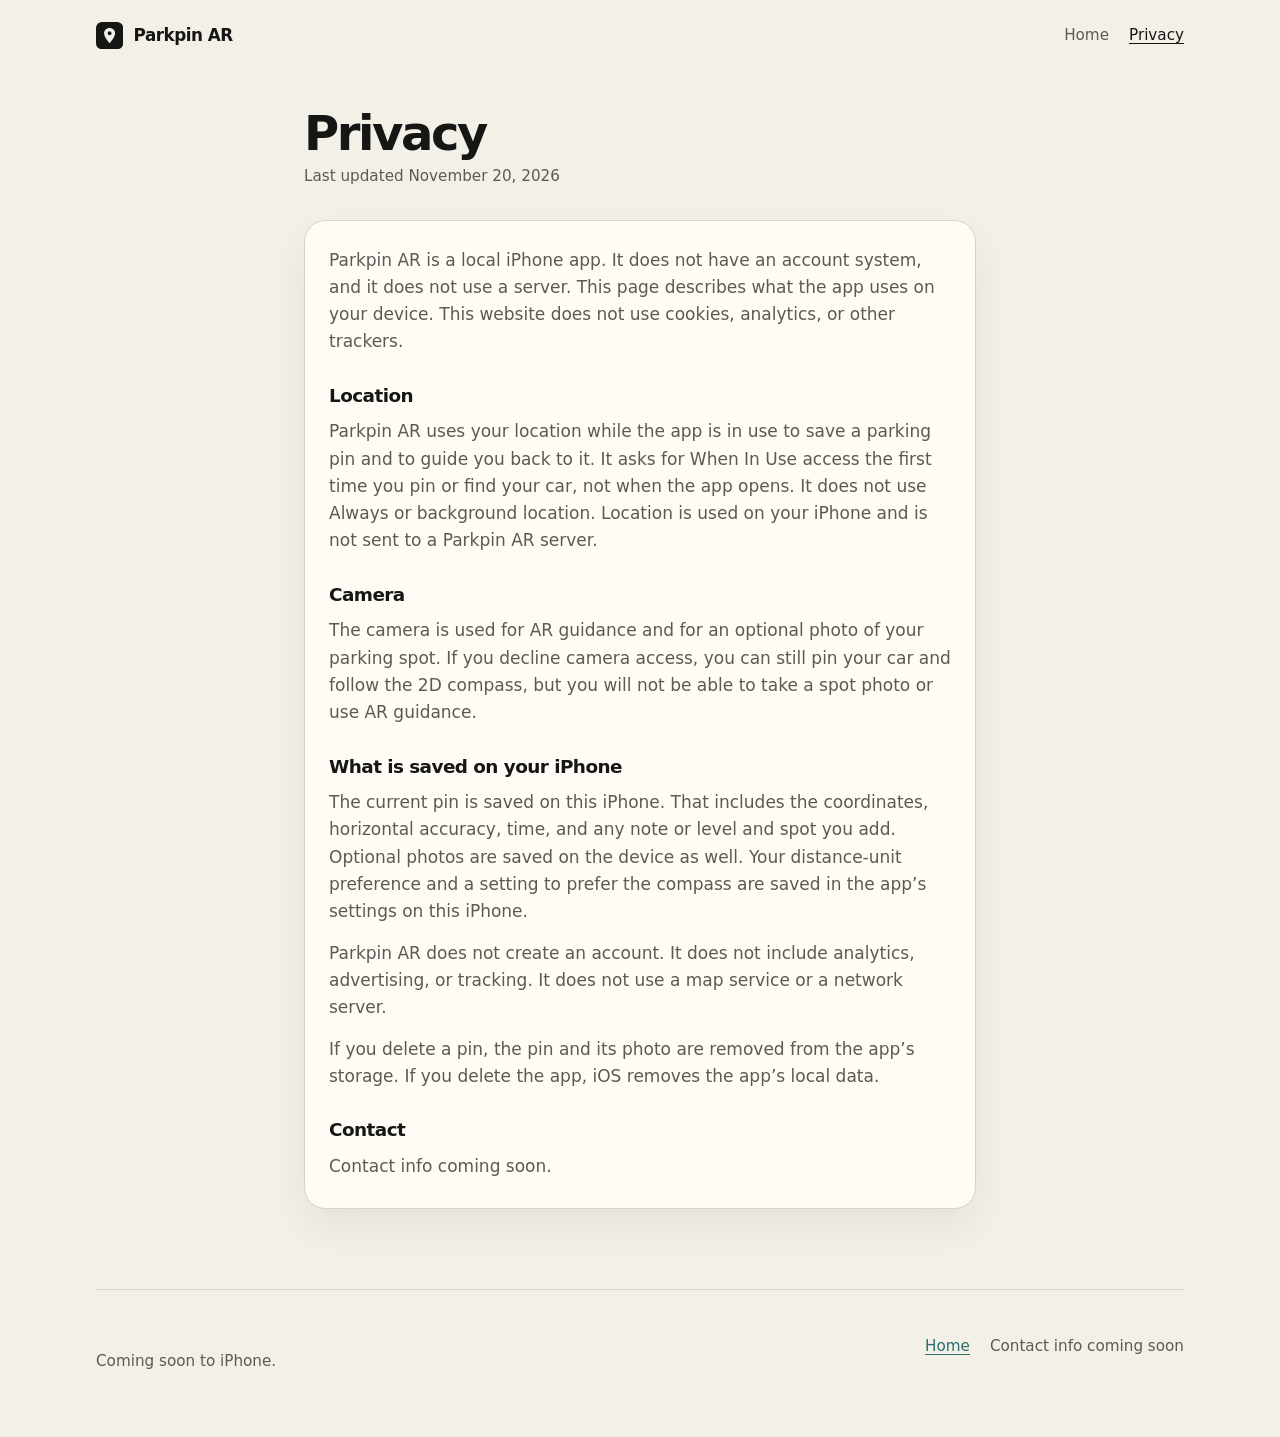
==== privacy.html @ 18c32d54 "Add Parkpin AR outline website. Co-authored-by: Erd <erdunn706@gmail.com>" ====
<!DOCTYPE html>
<html lang="en">
<head>
  <meta charset="utf-8">
  <meta name="viewport" content="width=device-width, initial-scale=1">
  <meta name="description" content="Privacy information for Parkpin AR. Location and camera are used on your iPhone. Pins are saved on the device. There is no account and no analytics.">
  <meta name="theme-color" content="#f3f0e8" media="(prefers-color-scheme: light)">
  <meta name="theme-color" content="#101211" media="(prefers-color-scheme: dark)">
  <title>Privacy — Parkpin AR</title>
  <link rel="icon" href="favicon.svg" type="image/svg+xml">
  <link rel="stylesheet" href="styles.css">
</head>
<body>
  <header class="site-header">
    <a class="wordmark" href="index.html">
      <svg class="mark" viewBox="0 0 64 64" aria-hidden="true">
        <rect width="64" height="64" rx="14" fill="currentColor"/>
        <path d="M32 14c-7.2 0-13 5.6-13 12.7 0 9.4 13 23.3 13 23.3s13-13.9 13-23.3C45 19.6 39.2 14 32 14zm0 17.4a4.7 4.7 0 1 1 0-9.4 4.7 4.7 0 0 1 0 9.4z" fill="var(--bg)"/>
      </svg>
      Parkpin AR
    </a>
    <nav class="nav" aria-label="Primary">
      <a href="index.html">Home</a>
      <a href="privacy.html" aria-current="page">Privacy</a>
    </nav>
  </header>

  <main class="page wrap">
    <h1>Privacy</h1>
    <p class="updated">Last updated November 20, 2026</p>

    <article class="prose">
      <p>Parkpin AR is a local iPhone app. It does not have an account system, and it does not use a server. This page describes what the app uses on your device. This website does not use cookies, analytics, or other trackers.</p>

      <h2>Location</h2>
      <p>Parkpin AR uses your location while the app is in use to save a parking pin and to guide you back to it. It asks for When In Use access the first time you pin or find your car, not when the app opens. It does not use Always or background location. Location is used on your iPhone and is not sent to a Parkpin AR server.</p>

      <h2>Camera</h2>
      <p>The camera is used for AR guidance and for an optional photo of your parking spot. If you decline camera access, you can still pin your car and follow the 2D compass, but you will not be able to take a spot photo or use AR guidance.</p>

      <h2>What is saved on your iPhone</h2>
      <p>The current pin is saved on this iPhone. That includes the coordinates, horizontal accuracy, time, and any note or level and spot you add. Optional photos are saved on the device as well. Your distance-unit preference and a setting to prefer the compass are saved in the app’s settings on this iPhone.</p>
      <p>Parkpin AR does not create an account. It does not include analytics, advertising, or tracking. It does not use a map service or a network server.</p>
      <p>If you delete a pin, the pin and its photo are removed from the app’s storage. If you delete the app, iOS removes the app’s local data.</p>

      <h2>Contact</h2>
      <p>Contact info coming soon.</p>
    </article>
  </main>

  <footer class="site-footer">
    <p>Coming soon to iPhone.</p>
    <div class="footer-links">
      <a href="index.html">Home</a>
      <span>Contact info coming soon</span>
    </div>
  </footer>
</body>
</html>
---- styles.css ----
:root {
  color-scheme: light dark;
  --bg: #f3f0e8;
  --bg-elevated: #fffcf6;
  --ink: #161715;
  --muted: #5c5a54;
  --line: #d8d3c6;
  --accent: #2c6f6c;
  --accent-soft: #e4efed;
  --accent-ink: #f7fffe;
  --shadow: 0 18px 40px rgba(22, 23, 21, 0.06);
  --radius: 1.35rem;
  --max: 42rem;
  --font: ui-sans-serif, system-ui, -apple-system, BlinkMacSystemFont, "Segoe UI", sans-serif;
}

@media (prefers-color-scheme: dark) {
  :root {
    --bg: #101211;
    --bg-elevated: #1a1d1c;
    --ink: #eeebe4;
    --muted: #a9a69d;
    --line: #2c312f;
    --accent: #79c4bf;
    --accent-soft: #1c2a29;
    --accent-ink: #0c1211;
    --shadow: 0 18px 40px rgba(0, 0, 0, 0.35);
  }
}

* {
  box-sizing: border-box;
}

html {
  scroll-behavior: smooth;
}

body {
  margin: 0;
  font-family: var(--font);
  background: var(--bg);
  color: var(--ink);
  line-height: 1.6;
  font-size: 1.0625rem;
  -webkit-font-smoothing: antialiased;
  text-rendering: optimizeLegibility;
}

a {
  color: var(--accent);
  text-decoration-thickness: 1px;
  text-underline-offset: 0.18em;
}

a:hover {
  text-decoration-thickness: 2px;
}

:focus-visible {
  outline: 2px solid var(--accent);
  outline-offset: 3px;
}

.wrap {
  width: min(calc(100% - 2.5rem), 68rem);
  margin-inline: auto;
}

.site-header,
.site-footer {
  width: min(calc(100% - 2.5rem), 68rem);
  margin-inline: auto;
}

.site-header {
  display: flex;
  align-items: center;
  justify-content: space-between;
  gap: 1rem;
  padding: 1.35rem 0;
}

.wordmark {
  display: inline-flex;
  align-items: center;
  gap: 0.65rem;
  color: inherit;
  text-decoration: none;
  font-weight: 650;
  letter-spacing: -0.03em;
  font-size: 1.05rem;
}

.wordmark:hover {
  text-decoration: none;
  color: var(--accent);
}

.mark {
  width: 1.7rem;
  height: 1.7rem;
  flex: 0 0 auto;
}

.nav {
  display: flex;
  gap: 1.25rem;
  font-size: 0.95rem;
}

.nav a {
  color: var(--muted);
  text-decoration: none;
}

.nav a:hover,
.nav a[aria-current="page"] {
  color: var(--ink);
  text-decoration: underline;
}

.hero {
  padding: 4.5rem 0 3.25rem;
  display: grid;
  grid-template-columns: auto 1fr;
  gap: 2.5rem;
  align-items: end;
}

.hero-copy {
  max-width: 34rem;
}

.eyebrow {
  display: inline-block;
  margin: 0 0 0.9rem;
  padding: 0.28rem 0.7rem;
  border-radius: 999px;
  background: var(--accent-soft);
  color: var(--accent);
  font-size: 0.8rem;
  font-weight: 600;
  letter-spacing: 0.04em;
  text-transform: uppercase;
}

h1 {
  margin: 0 0 0.85rem;
  font-size: clamp(2.4rem, 6vw, 4.15rem);
  line-height: 0.98;
  letter-spacing: -0.05em;
  font-weight: 650;
}

.lede {
  margin: 0 0 1.5rem;
  color: var(--muted);
  font-size: 1.15rem;
  max-width: 32rem;
}

.soon {
  display: inline-block;
  margin: 0;
  font-weight: 600;
  letter-spacing: -0.02em;
}

.hero-art {
  justify-self: end;
  width: min(100%, 16rem);
}

.hero-art svg,
.mark {
  display: block;
}

section {
  padding: 2.75rem 0;
}

.section-title {
  margin: 0 0 1.5rem;
  font-size: 0.8rem;
  font-weight: 650;
  letter-spacing: 0.08em;
  text-transform: uppercase;
  color: var(--muted);
}

.steps {
  list-style: none;
  margin: 0;
  padding: 0;
  display: grid;
  gap: 1rem;
  grid-template-columns: repeat(3, 1fr);
}

.step,
.feature,
.privacy-preview,
.prose {
  background: var(--bg-elevated);
  border: 1px solid var(--line);
  border-radius: var(--radius);
  box-shadow: var(--shadow);
}

.step,
.feature,
.privacy-preview {
  padding: 1.35rem 1.4rem 1.45rem;
}

.step h2,
.feature h2,
.privacy-preview h2 {
  margin: 0 0 0.45rem;
  font-size: 1.15rem;
  letter-spacing: -0.03em;
}

.n {
  display: block;
  margin-bottom: 0.85rem;
  font-size: 0.75rem;
  font-weight: 650;
  letter-spacing: 0.08em;
  text-transform: uppercase;
  color: var(--accent);
}

.step p,
.feature p,
.privacy-preview p {
  margin: 0;
  color: var(--muted);
}

.features {
  display: grid;
  grid-template-columns: repeat(2, 1fr);
  gap: 1rem;
}

.privacy-preview {
  display: grid;
  gap: 0.75rem;
}

.site-footer {
  display: flex;
  flex-wrap: wrap;
  gap: 0.75rem 1.5rem;
  justify-content: space-between;
  padding: 2.75rem 0 3rem;
  color: var(--muted);
  font-size: 0.95rem;
  border-top: 1px solid var(--line);
  margin-top: 1rem;
}

.footer-links {
  display: flex;
  flex-wrap: wrap;
  gap: 0.85rem 1.25rem;
}

.page {
  padding: 2.5rem 0 4rem;
  max-width: var(--max);
}

.page h1 {
  font-size: clamp(2rem, 5vw, 3rem);
  margin-bottom: 0.4rem;
}

.updated {
  margin: 0 0 2rem;
  color: var(--muted);
  font-size: 0.95rem;
}

.prose {
  padding: 1.6rem 1.5rem 1.75rem;
}

.prose h2 {
  margin: 1.6rem 0 0.5rem;
  font-size: 1.15rem;
  letter-spacing: -0.03em;
}

.prose h2:first-child {
  margin-top: 0;
}

.prose p,
.prose ul {
  margin: 0 0 0.9rem;
  color: var(--muted);
}

.prose ul {
  padding-left: 1.15rem;
}

.prose p:last-child,
.prose ul:last-child {
  margin-bottom: 0;
}

@media (max-width: 800px) {
  .hero {
    grid-template-columns: 1fr;
    padding-top: 2.5rem;
    gap: 1.75rem;
  }

  .hero-art {
    justify-self: start;
    width: 10.5rem;
    order: -1;
  }

  .steps,
  .features {
    grid-template-columns: 1fr;
  }
}

@media (max-width: 520px) {
  .wrap,
  .site-header,
  .site-footer {
    width: min(calc(100% - 1.75rem), 68rem);
  }

  body {
    font-size: 1rem;
  }

  .site-header {
    padding: 1.1rem 0;
  }
}

@media (prefers-reduced-motion: reduce) {
  html {
    scroll-behavior: auto;
  }
}
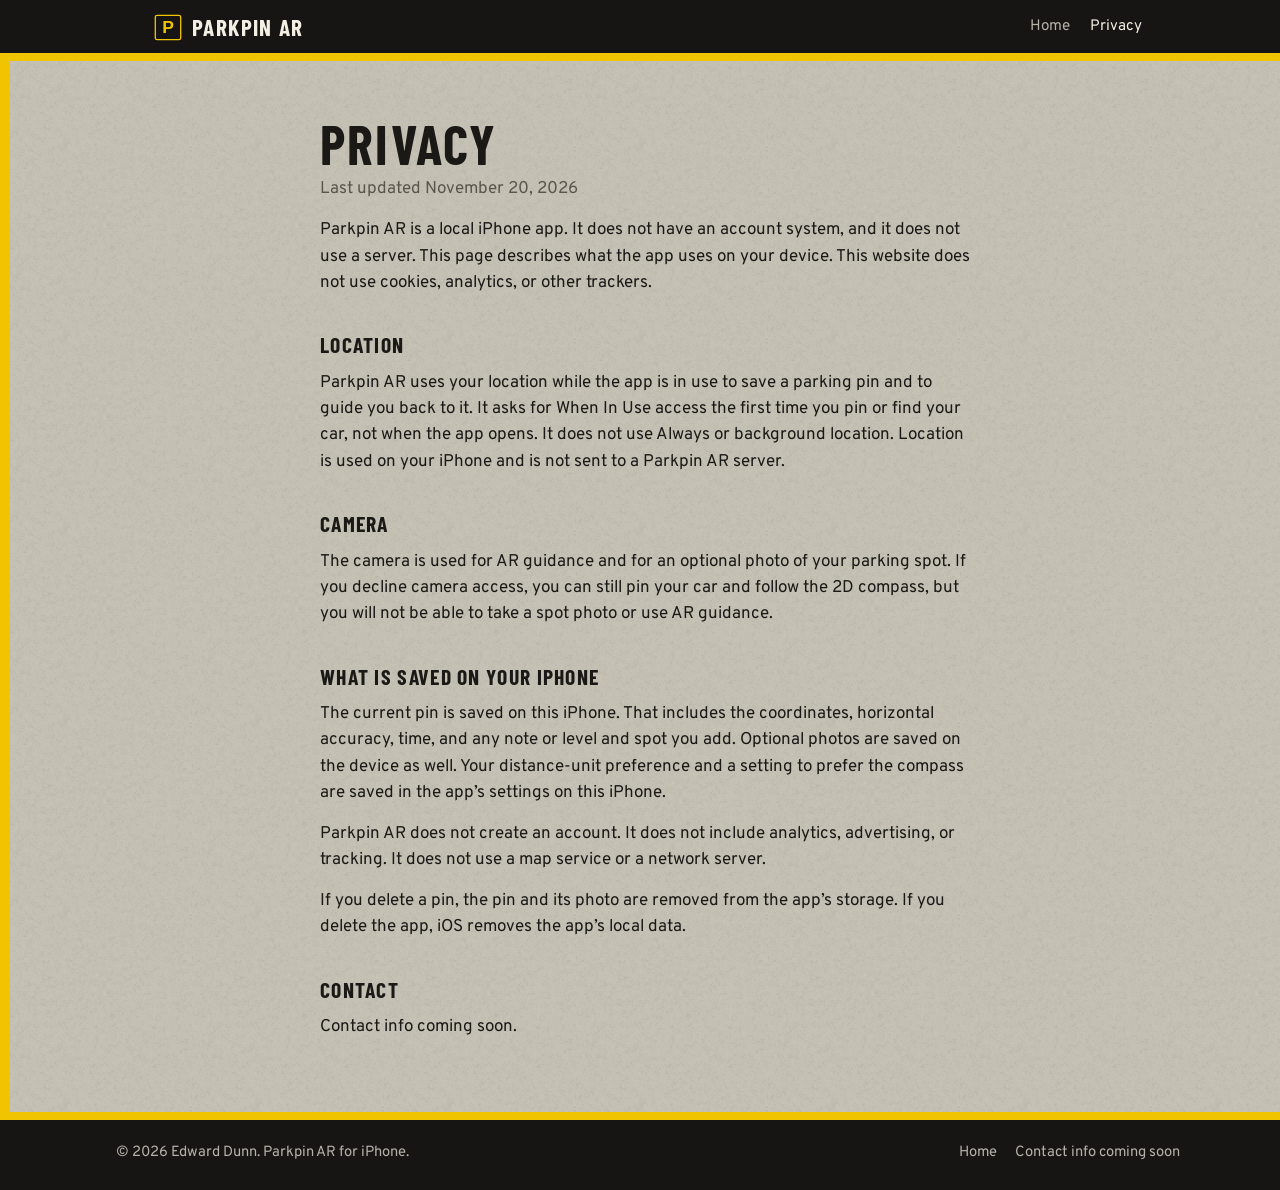
==== commit d8be9b28: "Redesign the Parkpin AR website. Co-authored-by: Erd <erdunn706@gmail.com>" ====
--- a/privacy.html
+++ b/privacy.html
@@ -3,33 +3,36 @@
 <head>
   <meta charset="utf-8">
   <meta name="viewport" content="width=device-width, initial-scale=1">
+  <title>Privacy — Parkpin AR</title>
   <meta name="description" content="Privacy information for Parkpin AR. Location and camera are used on your iPhone. Pins are saved on the device. There is no account and no analytics.">
-  <meta name="theme-color" content="#f3f0e8" media="(prefers-color-scheme: light)">
-  <meta name="theme-color" content="#101211" media="(prefers-color-scheme: dark)">
-  <title>Privacy — Parkpin AR</title>
-  <link rel="icon" href="favicon.svg" type="image/svg+xml">
-  <link rel="stylesheet" href="styles.css">
+  <meta name="theme-color" content="#c5c0b4" media="(prefers-color-scheme: light)">
+  <meta name="theme-color" content="#2b2925" media="(prefers-color-scheme: dark)">
+
+  <link rel="icon" href="assets/favicon.svg" type="image/svg+xml">
+  <link rel="apple-touch-icon" href="assets/favicon.svg">
+  <link rel="stylesheet" href="assets/styles.css">
 </head>
 <body>
+  <a class="skip" href="#main">Skip to content</a>
+
   <header class="site-header">
-    <a class="wordmark" href="index.html">
-      <svg class="mark" viewBox="0 0 64 64" aria-hidden="true">
-        <rect width="64" height="64" rx="14" fill="currentColor"/>
-        <path d="M32 14c-7.2 0-13 5.6-13 12.7 0 9.4 13 23.3 13 23.3s13-13.9 13-23.3C45 19.6 39.2 14 32 14zm0 17.4a4.7 4.7 0 1 1 0-9.4 4.7 4.7 0 0 1 0 9.4z" fill="var(--bg)"/>
-      </svg>
-      Parkpin AR
-    </a>
     <nav class="nav" aria-label="Primary">
-      <a href="index.html">Home</a>
-      <a href="privacy.html" aria-current="page">Privacy</a>
+      <a class="brand" href="./">
+        <img class="brand-mark" src="assets/favicon.svg" width="28" height="28" alt="">
+        <span>Parkpin AR</span>
+      </a>
+      <ul class="nav-links">
+        <li><a href="./">Home</a></li>
+        <li><a href="privacy.html" aria-current="page">Privacy</a></li>
+      </ul>
     </nav>
   </header>
 
-  <main class="page wrap">
-    <h1>Privacy</h1>
-    <p class="updated">Last updated November 20, 2026</p>
+  <main id="main" class="page">
+    <article class="page-narrow">
+      <h1>Privacy</h1>
+      <p class="updated">Last updated November 20, 2026</p>
 
-    <article class="prose">
       <p>Parkpin AR is a local iPhone app. It does not have an account system, and it does not use a server. This page describes what the app uses on your device. This website does not use cookies, analytics, or other trackers.</p>
 
       <h2>Location</h2>
@@ -49,10 +52,12 @@
   </main>
 
   <footer class="site-footer">
-    <p>Coming soon to iPhone.</p>
-    <div class="footer-links">
-      <a href="index.html">Home</a>
-      <span>Contact info coming soon</span>
+    <div class="wrap footer-inner">
+      <p>© 2026 Edward Dunn. Parkpin AR for iPhone.</p>
+      <div class="footer-links">
+        <a href="./">Home</a>
+        <span>Contact info coming soon</span>
+      </div>
     </div>
   </footer>
 </body>
--- a/assets/styles.css
+++ b/assets/styles.css
@@ -0,0 +1,520 @@
+/* Parkpin AR — parking-garage signage, concrete, painted stall lines. */
+
+@font-face {
+  font-family: "Overpass";
+  src: url("fonts/overpass-400.woff2") format("woff2");
+  font-weight: 400;
+  font-style: normal;
+  font-display: swap;
+}
+
+@font-face {
+  font-family: "Overpass";
+  src: url("fonts/overpass-600.woff2") format("woff2");
+  font-weight: 600;
+  font-style: normal;
+  font-display: swap;
+}
+
+@font-face {
+  font-family: "Overpass";
+  src: url("fonts/overpass-700.woff2") format("woff2");
+  font-weight: 700;
+  font-style: normal;
+  font-display: swap;
+}
+
+@font-face {
+  font-family: "Barlow Condensed";
+  src: url("fonts/barlow-condensed-700.woff2") format("woff2");
+  font-weight: 700;
+  font-style: normal;
+  font-display: swap;
+}
+
+:root {
+  color-scheme: light dark;
+  --concrete: #c5c0b4;
+  --concrete-deep: #b7b2a6;
+  --ink: #1a1916;
+  --muted: #5a564d;
+  --line: rgba(26, 25, 22, 0.16);
+  --paint: #f0c400;
+  --paint-ink: #1a1916;
+  --sign: #161513;
+  --sign-ink: #f4efe3;
+  --panel: #d3cec3;
+  --max: 1080px;
+  --pad: clamp(1.2rem, 4vw, 2.4rem);
+  --font: "Overpass", "Avenir Next", "Segoe UI", Helvetica, Arial, sans-serif;
+  --display: "Barlow Condensed", "Avenir Next Condensed", "Arial Narrow", "Helvetica Neue", sans-serif;
+  --theme-color: #c5c0b4;
+}
+
+@media (prefers-color-scheme: dark) {
+  :root {
+    --concrete: #2b2925;
+    --concrete-deep: #23211e;
+    --ink: #f0ece3;
+    --muted: #b3ada0;
+    --line: rgba(240, 236, 227, 0.14);
+    --paint: #e2b400;
+    --paint-ink: #161513;
+    --sign: #0f0e0c;
+    --sign-ink: #f0ece3;
+    --panel: #35322c;
+    --theme-color: #2b2925;
+  }
+}
+
+*,
+*::before,
+*::after {
+  box-sizing: border-box;
+}
+
+html {
+  scroll-behavior: smooth;
+}
+
+@media (prefers-reduced-motion: reduce) {
+  html {
+    scroll-behavior: auto;
+  }
+
+  *,
+  *::before,
+  *::after {
+    animation: none !important;
+    transition: none !important;
+  }
+}
+
+body {
+  margin: 0;
+  color: var(--ink);
+  background-color: var(--concrete);
+  background-image: url("concrete.png");
+  background-repeat: repeat;
+  background-size: 192px 192px;
+  font: 17px/1.55 var(--font);
+  -webkit-font-smoothing: antialiased;
+  text-rendering: optimizeLegibility;
+  min-height: 100vh;
+}
+
+main {
+  background-image: linear-gradient(90deg, var(--paint) 0 10px, transparent 10px);
+  background-repeat: no-repeat;
+  background-size: 10px 100%;
+  background-position: 0 0;
+}
+
+img,
+svg {
+  max-width: 100%;
+  height: auto;
+  vertical-align: middle;
+}
+
+a {
+  color: var(--ink);
+  text-underline-offset: 0.16em;
+}
+
+a:hover {
+  color: var(--ink);
+}
+
+a:focus-visible {
+  outline: 2px solid var(--paint);
+  outline-offset: 3px;
+  border-radius: 2px;
+}
+
+.skip {
+  position: absolute;
+  left: -9999px;
+  top: 0;
+}
+
+.skip:focus {
+  left: var(--pad);
+  top: 0.75rem;
+  z-index: 100;
+  background: var(--sign);
+  color: var(--sign-ink);
+  padding: 0.5rem 0.75rem;
+  text-decoration: none;
+}
+
+.wrap {
+  width: min(100% - 2 * var(--pad), var(--max));
+  margin-inline: auto;
+  padding-left: 1rem;
+}
+
+/* Header — wall-mounted wayfinding sign */
+
+.site-header {
+  background: var(--sign);
+  color: var(--sign-ink);
+  border-bottom: 8px solid var(--paint);
+}
+
+.nav {
+  display: flex;
+  align-items: center;
+  justify-content: space-between;
+  gap: 1rem;
+  padding: 0.85rem 0 0.75rem;
+  width: min(100% - 2 * var(--pad), var(--max));
+  margin-inline: auto;
+  padding-left: calc(var(--pad) + 1rem);
+  padding-right: var(--pad);
+}
+
+.brand {
+  display: inline-flex;
+  align-items: center;
+  gap: 0.65rem;
+  color: var(--sign-ink);
+  text-decoration: none;
+  font-family: var(--display);
+  font-weight: 700;
+  font-size: 1.45rem;
+  letter-spacing: 0.06em;
+  text-transform: uppercase;
+  line-height: 1;
+}
+
+.brand:hover {
+  color: var(--sign-ink);
+}
+
+.brand-mark {
+  flex: none;
+  width: 1.7rem;
+  height: 1.7rem;
+}
+
+.nav-links {
+  display: flex;
+  gap: 1.25rem;
+  list-style: none;
+  margin: 0;
+  padding: 0;
+  font-size: 0.95rem;
+}
+
+.nav-links a {
+  color: rgba(244, 239, 227, 0.72);
+  text-decoration: none;
+}
+
+.nav-links a:hover,
+.nav-links a[aria-current="page"] {
+  color: var(--sign-ink);
+}
+
+/* Hero */
+
+.hero {
+  padding: clamp(2.5rem, 7vw, 4.5rem) 0 clamp(2rem, 5vw, 3.25rem);
+}
+
+.hero-inner {
+  display: grid;
+  gap: clamp(2rem, 5vw, 3.5rem);
+  align-items: center;
+}
+
+@media (min-width: 880px) {
+  .hero-inner {
+    grid-template-columns: 1.05fr 0.95fr;
+  }
+}
+
+
+.wordmark {
+  margin: 0 0 0.9rem;
+  font-family: var(--display);
+  font-size: clamp(3.2rem, 9vw, 5.6rem);
+  font-weight: 700;
+  letter-spacing: 0.02em;
+  line-height: 0.9;
+  text-transform: uppercase;
+}
+
+.hero h1 {
+  margin: 0 0 0.9rem;
+  font-family: var(--font);
+  font-size: clamp(1.45rem, 3vw, 1.85rem);
+  font-weight: 600;
+  letter-spacing: -0.02em;
+  line-height: 1.25;
+  max-width: 18ch;
+}
+
+.lede {
+  margin: 0 0 1.4rem;
+  color: var(--muted);
+  font-size: 1.05rem;
+  max-width: 38ch;
+}
+
+.hero-cta {
+  display: flex;
+  flex-wrap: wrap;
+  align-items: center;
+  gap: 0.85rem 1.15rem;
+}
+
+.soon {
+  display: inline-block;
+  margin: 0;
+  padding: 0.55rem 0.85rem 0.45rem;
+  border: 2px solid var(--ink);
+  background: var(--sign);
+  color: var(--sign-ink);
+  font-family: var(--display);
+  font-weight: 700;
+  font-size: 1.05rem;
+  letter-spacing: 0.08em;
+  text-transform: uppercase;
+}
+
+.device-note {
+  margin: 0;
+  color: var(--muted);
+  font-size: 0.95rem;
+}
+
+@media (prefers-color-scheme: dark) {
+  .soon {
+    background: var(--paint);
+    color: var(--paint-ink);
+    border-color: var(--paint);
+  }
+}
+
+/* Phone frames around real simulator screenshots */
+
+.hero-figure {
+  margin: 0;
+  justify-self: center;
+  width: min(100%, 20.5rem);
+}
+
+.phone {
+  margin: 0;
+}
+
+.phone-frame {
+  position: relative;
+  background: #111110;
+  border-radius: 2.35rem;
+  padding: 0.62rem;
+  box-shadow:
+    0 0 0 1px #2c2b28,
+    0 22px 40px rgba(26, 25, 22, 0.22);
+}
+
+.phone-frame img {
+  display: block;
+  width: 100%;
+  height: auto;
+  border-radius: 1.8rem;
+  background: #111;
+}
+
+.caption {
+  margin: 0.85rem 0 0;
+  font-family: var(--display);
+  font-weight: 700;
+  font-size: 0.95rem;
+  letter-spacing: 0.1em;
+  text-transform: uppercase;
+  color: var(--muted);
+  text-align: center;
+}
+
+
+/* Features — a painted list, not a card grid */
+
+.features {
+  padding: 0 0 clamp(3rem, 7vw, 4.5rem);
+}
+
+.feature-list {
+  list-style: none;
+  margin: 0;
+  padding: 0;
+  border-top: 6px solid var(--paint);
+}
+
+.feature-list li {
+  padding: 1.1rem 0 1.15rem;
+  border-bottom: 1px solid var(--line);
+  display: grid;
+  gap: 0.3rem 1.5rem;
+}
+
+@media (min-width: 720px) {
+  .feature-list li {
+    grid-template-columns: 13rem 1fr;
+    align-items: baseline;
+  }
+}
+
+.feature-list h3 {
+  margin: 0;
+  font-family: var(--display);
+  font-size: 1.15rem;
+  font-weight: 700;
+  letter-spacing: 0.06em;
+  text-transform: uppercase;
+}
+
+.feature-list p {
+  margin: 0;
+  color: var(--muted);
+  font-size: 1rem;
+  max-width: 48ch;
+}
+
+/* Privacy preview + interior pages */
+
+.privacy-band {
+  padding: 0 0 clamp(3rem, 7vw, 4.25rem);
+}
+
+.privacy-band h2 {
+  margin: 0 0 0.45rem;
+  font-family: var(--display);
+  font-size: clamp(1.7rem, 3.4vw, 2.15rem);
+  font-weight: 700;
+  letter-spacing: 0.06em;
+  text-transform: uppercase;
+  line-height: 1;
+}
+
+.privacy-band p {
+  margin: 0 0 0.75rem;
+  color: var(--muted);
+  max-width: 48ch;
+}
+
+.privacy-band a {
+  font-weight: 600;
+}
+
+.page {
+  padding: clamp(2.4rem, 6vw, 3.6rem) 0 clamp(3rem, 7vw, 4.5rem);
+}
+
+.page-narrow {
+  width: min(100% - 2 * var(--pad), 42rem);
+  margin-inline: auto;
+  padding-left: 1rem;
+}
+
+.page h1 {
+  margin: 0 0 0.4rem;
+  font-family: var(--display);
+  font-size: clamp(2.4rem, 6vw, 3.4rem);
+  font-weight: 700;
+  letter-spacing: 0.04em;
+  text-transform: uppercase;
+  line-height: 0.95;
+}
+
+.page h2 {
+  margin: 2rem 0 0.5rem;
+  font-family: var(--display);
+  font-size: 1.35rem;
+  font-weight: 700;
+  letter-spacing: 0.06em;
+  text-transform: uppercase;
+}
+
+.page .lede,
+.updated {
+  margin: 0 0 1.5rem;
+  color: var(--muted);
+}
+
+.page p {
+  margin: 0 0 0.9rem;
+}
+
+.page p:last-child {
+  margin-bottom: 0;
+}
+
+/* Footer — stall end line */
+
+.site-footer {
+  border-top: 8px solid var(--paint);
+  background: var(--sign);
+  color: rgba(244, 239, 227, 0.72);
+  font-size: 0.92rem;
+  padding: 1.35rem 0 1.6rem;
+}
+
+.footer-inner {
+  display: flex;
+  flex-wrap: wrap;
+  justify-content: space-between;
+  gap: 0.75rem 1.5rem;
+}
+
+.footer-inner p {
+  margin: 0;
+}
+
+.footer-links {
+  display: flex;
+  flex-wrap: wrap;
+  gap: 0.85rem 1.15rem;
+}
+
+.footer-links a {
+  color: rgba(244, 239, 227, 0.72);
+  text-decoration: none;
+}
+
+.footer-links a:hover {
+  color: var(--sign-ink);
+}
+
+@media (max-width: 640px) {
+  body {
+    font-size: 16px;
+  }
+
+  main {
+    background-size: 7px 100%;
+  }
+
+  .nav {
+    padding-left: calc(var(--pad) + 0.6rem);
+  }
+
+  .wrap,
+  .page-narrow {
+    padding-left: 0.6rem;
+  }
+
+  .nav-links {
+    gap: 0.85rem;
+  }
+
+  .wordmark {
+    font-size: clamp(2.6rem, 16vw, 4rem);
+  }
+
+  .hero-figure {
+    width: min(100%, 16.5rem);
+  }
+}
